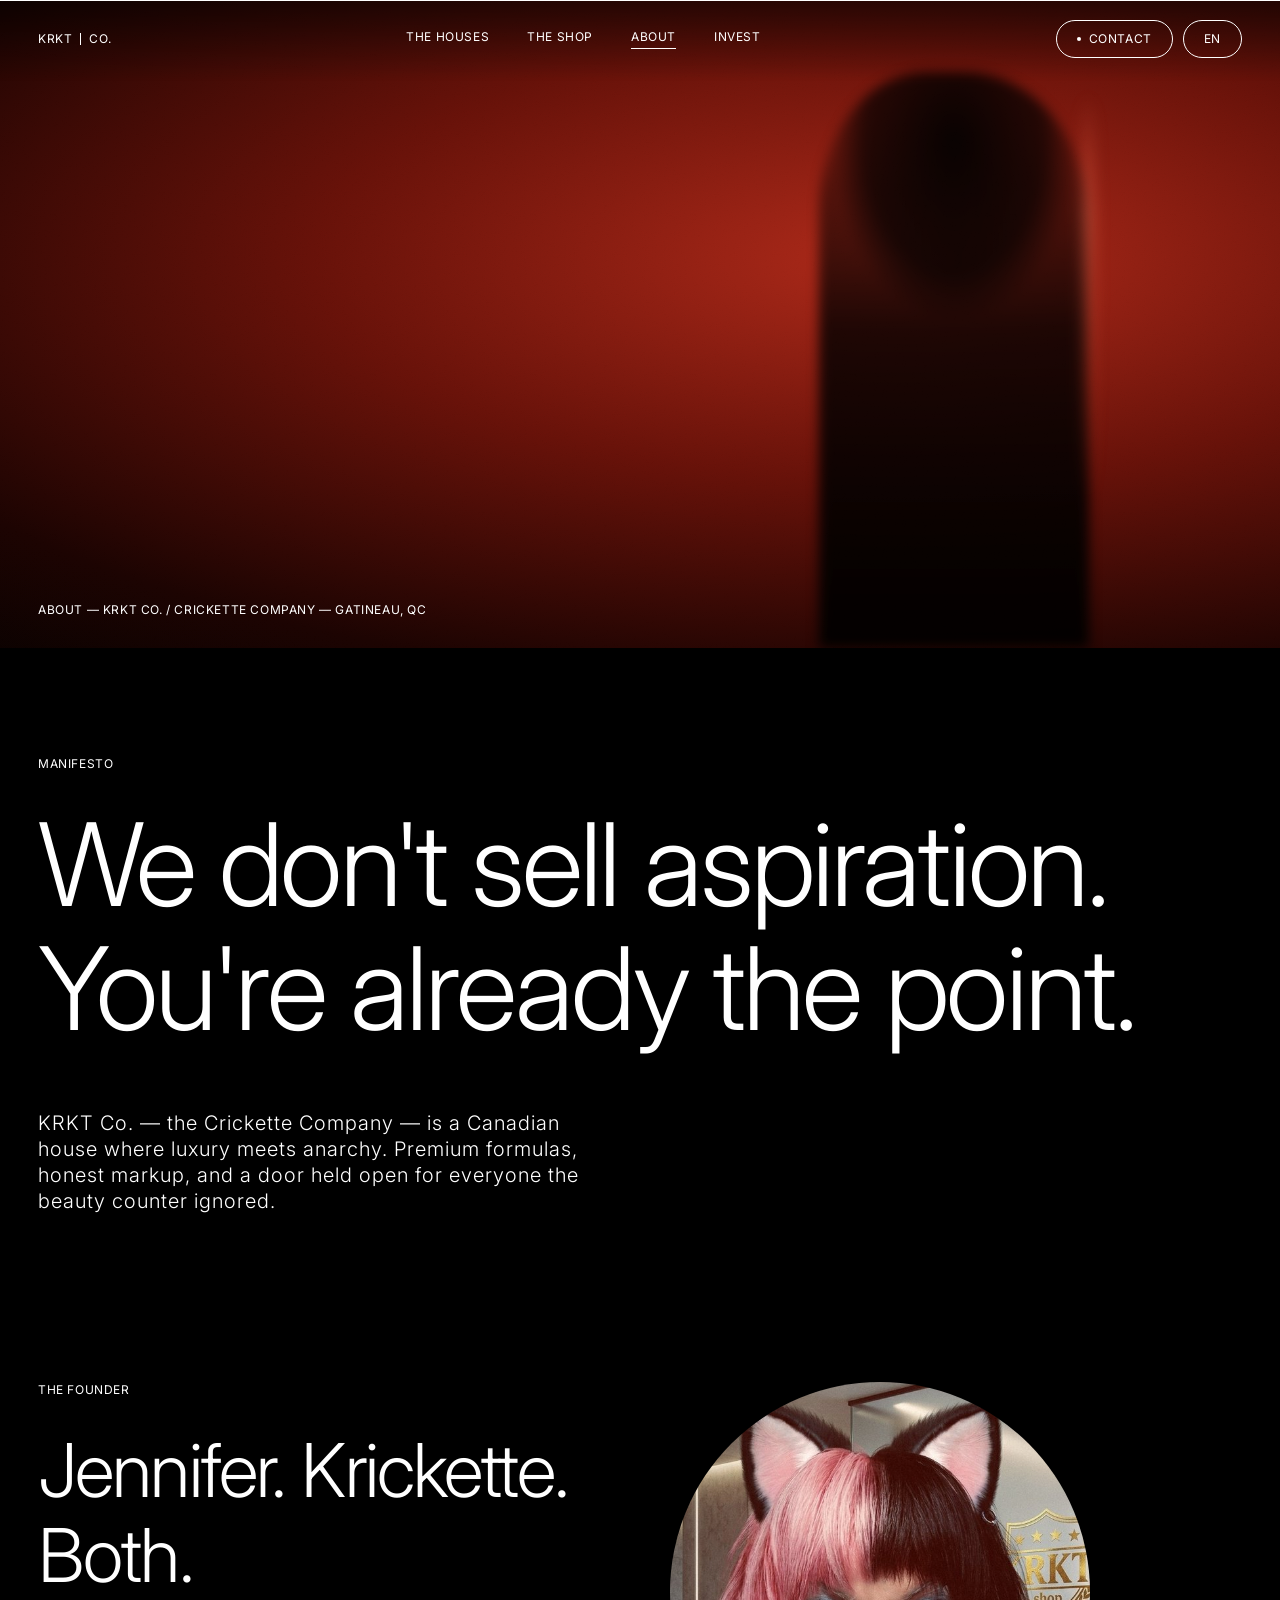
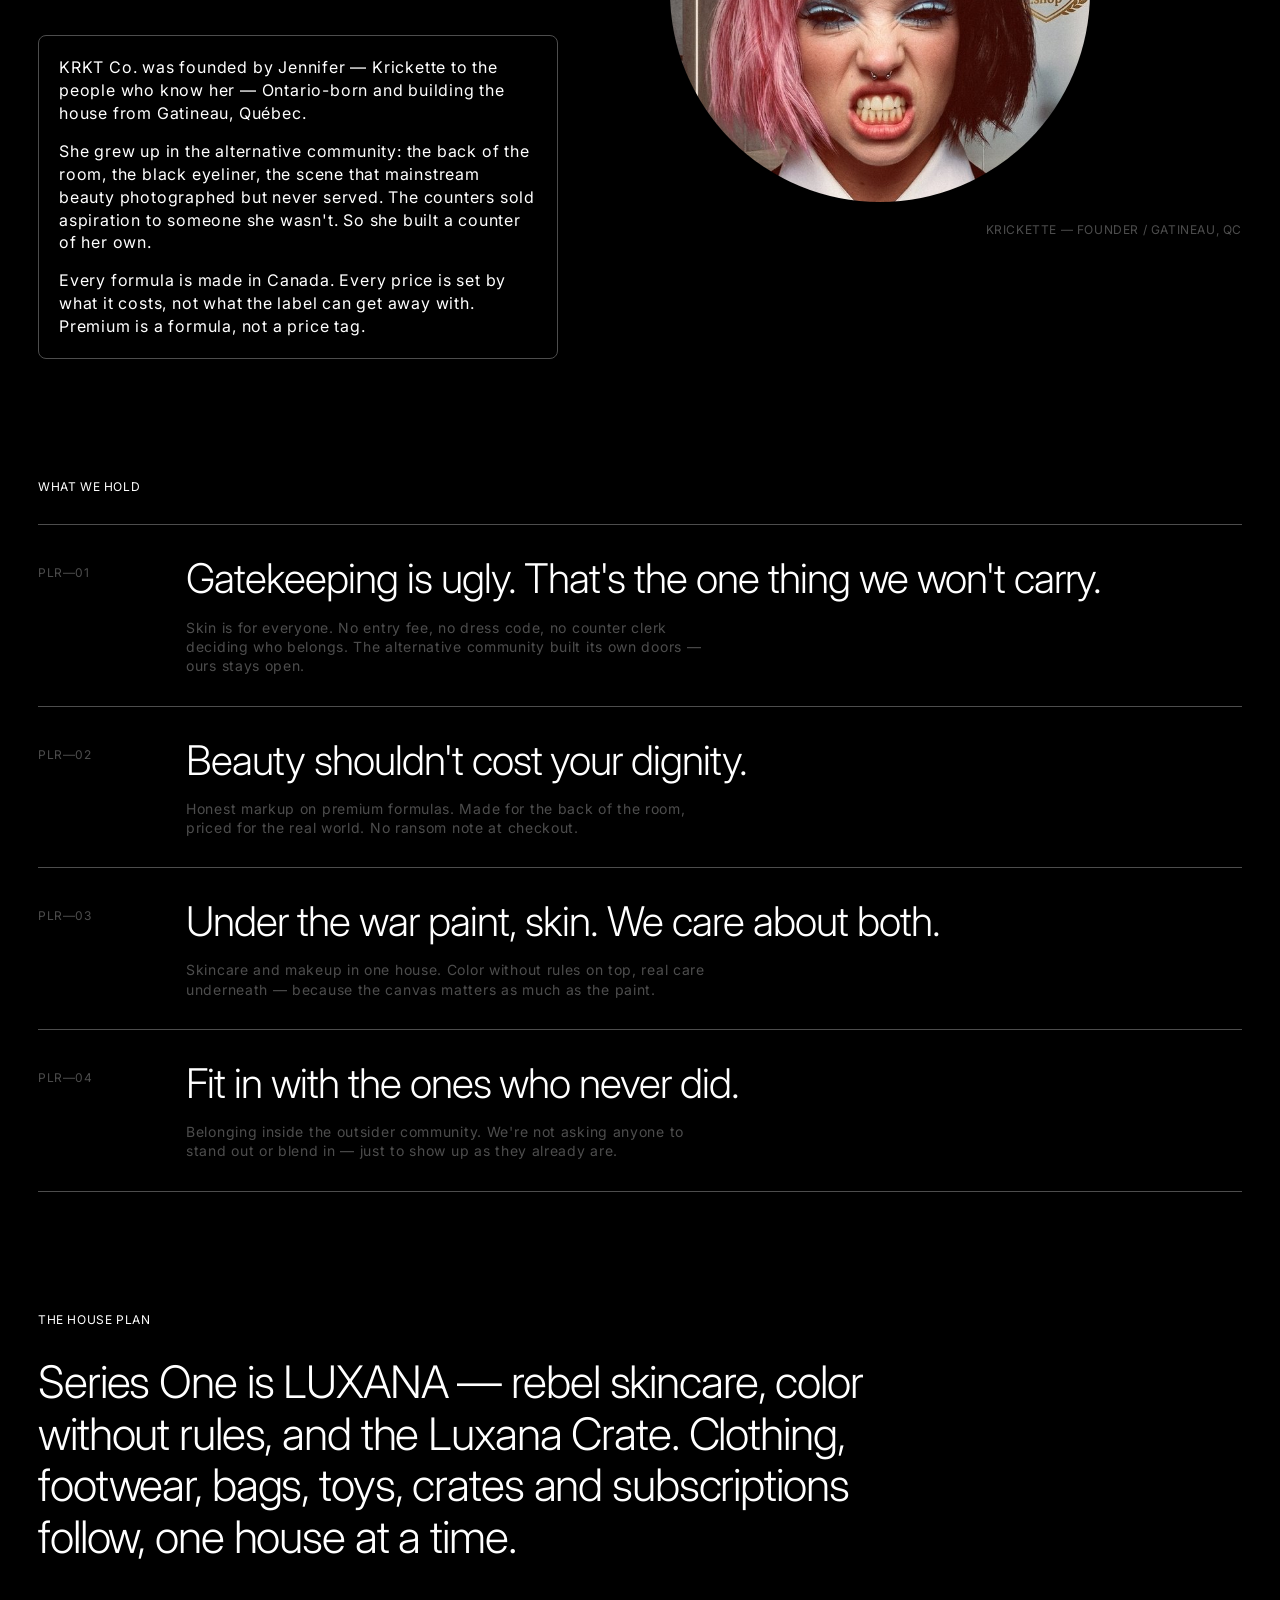
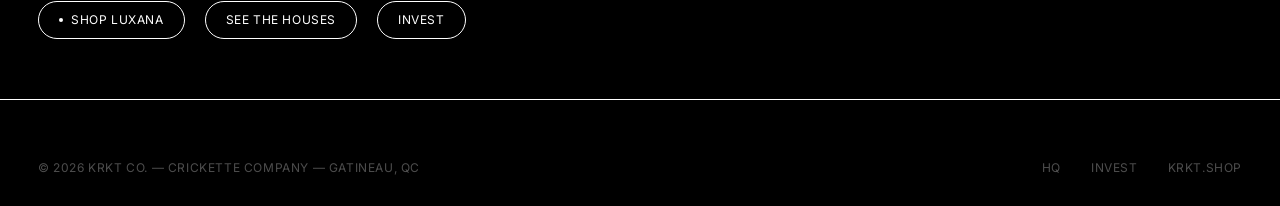
==== krkt-co-about_1.html @ f0b45118 "Add files via upload" ====
<!DOCTYPE html>
<html lang="en">
<head>
<meta charset="UTF-8">
<meta name="viewport" content="width=device-width, initial-scale=1.0">
<title>About — KRKT Co.</title>
<meta name="description" content="KRKT Co. — Crickette Company. Luxury meets anarchy. Founded by Jennifer 'Krickette' in Gatineau, Québec. Beauty shouldn't cost your dignity.">
<link rel="preconnect" href="https://fonts.googleapis.com">
<link rel="preconnect" href="https://fonts.gstatic.com" crossorigin>
<link href="https://fonts.googleapis.com/css2?family=Inter:wght@300;400;500;700&display=swap" rel="stylesheet">
<style>
  :root {
    --color-black-void: #000000;
    --color-paper-white: #ffffff;
    --color-smoke: #4d4d4d;
    --color-crimson-heat: #b62b1a;
    --font-saans: 'Saans', 'Inter', ui-sans-serif, system-ui, -apple-system, "Segoe UI", Roboto, sans-serif;
    --w-light: 300; --w-380: 400; --w-570: 500; --w-790: 700;
    --text-caption: 12px; --tracking-caption: 0.6px;
    --text-body: 16px; --text-subheading: 20px;
    --radius-bodies: 8px; --radius-buttons: 70px; --radius-circular: 594px;
    --spacing-20: 20px; --spacing-30: 30px; --spacing-38: 38px;
    --spacing-60: 60px; --spacing-108: 108px;
  }
  * { margin: 0; padding: 0; box-sizing: border-box; }
  html { scroll-behavior: smooth; }
  @media (prefers-reduced-motion: reduce) {
    html { scroll-behavior: auto; }
    *, *::before, *::after { animation: none !important; transition: none !important; }
  }
  body {
    background: var(--color-black-void); color: var(--color-paper-white);
    font-family: var(--font-saans); font-size: var(--text-body);
    font-weight: var(--w-380); line-height: 1.43; letter-spacing: 0.8px;
    -webkit-font-smoothing: antialiased;
  }
  a { color: inherit; text-decoration: none; }
  a:focus-visible, button:focus-visible { outline: 1px solid var(--color-paper-white); outline-offset: 4px; }

  .ui-label {
    font-size: var(--text-caption); font-weight: var(--w-380);
    letter-spacing: var(--tracking-caption); text-transform: uppercase; line-height: 1.3;
  }

  header {
    position: fixed; top: 0; left: 0; right: 0; z-index: 100;
    border-top: 1px solid var(--color-paper-white);
    background: linear-gradient(to bottom, rgba(0,0,0,0.55), rgba(0,0,0,0));
    padding: 19px var(--spacing-38) 23px;
    display: flex; align-items: center; justify-content: space-between; gap: var(--spacing-38);
  }
  .wordmark { display: inline-flex; align-items: center; gap: 8px; }
  .wordmark .bar { width: 1px; height: 12px; background: var(--color-paper-white); display: inline-block; }
  nav.primary { display: flex; gap: var(--spacing-38); }
  nav.primary a { transition: opacity 0.25s ease; }
  nav.primary a:hover { opacity: 0.55; }
  nav.primary a[aria-current="page"] { border-bottom: 1px solid var(--color-paper-white); padding-bottom: 3px; }
  .utility { display: flex; gap: 10px; align-items: center; }

  .ghost-pill {
    display: inline-flex; align-items: center; gap: 8px;
    border: 1px solid var(--color-paper-white); border-radius: var(--radius-buttons);
    background: transparent; color: var(--color-paper-white);
    padding: 10px 20px; cursor: pointer; font-family: var(--font-saans);
    transition: opacity 0.25s ease;
  }
  .ghost-pill:hover { opacity: 0.6; }
  .ghost-pill .dot { width: 4px; height: 4px; border-radius: 50%; background: var(--color-paper-white); }

  .frame {
    position: relative; width: 100vw; overflow: hidden;
    background: radial-gradient(120% 90% at 70% 40%, rgba(182,43,26,0.95) 0%, rgba(120,20,10,0.85) 38%, rgba(28,3,1,0.98) 74%, #000 100%);
  }
  .frame::after {
    content: ""; position: absolute; inset: 0;
    background-image: url("data:image/svg+xml,%3Csvg xmlns='http://www.w3.org/2000/svg' width='160' height='160'%3E%3Cfilter id='n'%3E%3CfeTurbulence type='fractalNoise' baseFrequency='0.9' numOctaves='2'/%3E%3CfeColorMatrix type='saturate' values='0'/%3E%3C/filter%3E%3Crect width='160' height='160' filter='url(%23n)' opacity='0.5'/%3E%3C/svg%3E");
    opacity: 0.10; mix-blend-mode: overlay; pointer-events: none;
  }
  .frame--band { height: 72vh; }
  .figure {
    position: absolute; left: 64%; bottom: 0; width: 30vh; height: 64vh;
    background:
      radial-gradient(60% 42% at 50% 12%, rgba(0,0,0,0.92) 0%, rgba(0,0,0,0.65) 55%, transparent 75%),
      linear-gradient(to top, rgba(0,0,0,0.95) 0%, rgba(0,0,0,0.8) 55%, rgba(0,0,0,0.45) 80%, transparent 100%);
    border-radius: 40% 46% 0 0 / 24% 26% 0 0; filter: blur(6px);
  }
  .figure::before {
    content: ""; position: absolute; top: 4%; right: -4px; width: 10px; height: 70%;
    background: linear-gradient(to bottom, transparent, rgba(255,120,90,0.5) 30%, rgba(255,80,50,0.28) 70%, transparent);
    filter: blur(5px);
  }
  .frame .frame-label { position: absolute; left: var(--spacing-38); bottom: var(--spacing-30); }

  .strip { padding: var(--spacing-108) var(--spacing-38); background: var(--color-black-void); }
  .strip--tight { padding-top: var(--spacing-60); padding-bottom: var(--spacing-60); }
  .eyebrow { display: block; margin-bottom: var(--spacing-30); }

  .display {
    font-size: clamp(52px, 9vw, 130px); font-weight: var(--w-light);
    line-height: 1.08; letter-spacing: -0.025em;
  }
  .heading {
    font-size: clamp(40px, 5.8vw, 79px); font-weight: var(--w-light);
    line-height: 1.14; letter-spacing: -0.025em;
  }
  .heading-sm {
    font-size: clamp(30px, 3.5vw, 47px); font-weight: var(--w-light);
    line-height: 1.15; letter-spacing: -0.025em;
  }
  .lede {
    max-width: 560px; font-size: var(--text-subheading);
    font-weight: var(--w-light); line-height: 1.3; letter-spacing: 1px;
  }

  .split {
    display: grid; grid-template-columns: minmax(0, 1fr) minmax(0, 1fr);
    gap: var(--spacing-60); align-items: start;
  }
  .body-card {
    border: 1px solid var(--color-smoke); border-radius: var(--radius-bodies);
    padding: var(--spacing-20); max-width: 520px;
  }
  .body-card p + p { margin-top: 15px; }

  .circle-frame {
    width: min(42vw, 420px); aspect-ratio: 1; border-radius: var(--radius-circular);
    overflow: hidden; position: relative; justify-self: end;
    background: radial-gradient(90% 90% at 32% 30%, rgba(182,43,26,0.95) 0%, rgba(90,14,7,0.9) 55%, #000 100%);
  }
  .circle-frame::after {
    content: ""; position: absolute; inset: 0;
    background-image: url("data:image/svg+xml,%3Csvg xmlns='http://www.w3.org/2000/svg' width='160' height='160'%3E%3Cfilter id='n'%3E%3CfeTurbulence type='fractalNoise' baseFrequency='0.9' numOctaves='2'/%3E%3CfeColorMatrix type='saturate' values='0'/%3E%3C/filter%3E%3Crect width='160' height='160' filter='url(%23n)' opacity='0.5'/%3E%3C/svg%3E");
    opacity: 0.12; mix-blend-mode: overlay;
  }
  .circle-frame img { width: 100%; height: 100%; object-fit: cover; display: block; }
  .circle-caption { margin-top: var(--spacing-20); text-align: right; color: var(--color-smoke); }

  /* Pillar ledger */
  .pillar-index { border-top: 1px solid var(--color-smoke); }
  .pillar-row {
    display: grid; grid-template-columns: 110px 1fr; gap: var(--spacing-38);
    padding: var(--spacing-30) 0; border-bottom: 1px solid var(--color-smoke);
    transition: border-color 0.3s ease;
  }
  .pillar-row:hover { border-color: var(--color-paper-white); }
  .pillar-code { color: var(--color-smoke); padding-top: 10px; }
  .pillar-line {
    font-size: clamp(26px, 3.2vw, 47px); font-weight: var(--w-light);
    line-height: 1.15; letter-spacing: -0.025em;
  }
  .pillar-note { margin-top: 15px; max-width: 520px; color: var(--color-smoke); font-size: 14px; letter-spacing: 0.7px; line-height: 1.38; }

  .cta-row { display: flex; gap: var(--spacing-20); flex-wrap: wrap; margin-top: var(--spacing-38); }

  footer { border-top: 1px solid var(--color-paper-white); padding: var(--spacing-60) var(--spacing-38) var(--spacing-30); }
  .foot-base {
    display: flex; justify-content: space-between; align-items: center; gap: var(--spacing-20);
    color: var(--color-smoke); flex-wrap: wrap;
  }
  .foot-base a { transition: opacity 0.25s ease; }
  .foot-base a:hover { opacity: 0.55; }

  .reveal { opacity: 0; transform: translateY(24px); transition: opacity 0.9s ease, transform 0.9s ease; }
  .reveal.in { opacity: 1; transform: none; }

  @media (max-width: 900px) {
    header { padding: 15px 20px 19px; }
    nav.primary { display: none; }
    .strip { padding: var(--spacing-60) var(--spacing-20); }
    .split { grid-template-columns: 1fr; }
    .circle-frame { justify-self: start; width: min(70vw, 340px); }
    .circle-caption { text-align: left; }
    .pillar-row { grid-template-columns: 1fr; gap: 10px; }
    footer { padding-left: 20px; padding-right: 20px; }
    .figure { left: 55%; }
  }
</style>
</head>
<body>

<header>
  <a class="wordmark ui-label" href="krkt-co-hq.html" aria-label="KRKT Co. home">
    KRKT <span class="bar" aria-hidden="true"></span> CO.
  </a>
  <nav class="primary ui-label" aria-label="Primary">
    <a href="krkt-co-hq.html#houses">THE HOUSES</a>
    <a href="https://www.krkt.shop" target="_blank" rel="noopener">THE SHOP</a>
    <a href="krkt-co-about.html" aria-current="page">ABOUT</a>
    <a href="krkt-co-invest.html">INVEST</a>
  </nav>
  <div class="utility">
    <a class="ghost-pill ui-label" href="https://www.krkt.shop/pages/contact" target="_blank" rel="noopener">
      <span class="dot" aria-hidden="true"></span> CONTACT
    </a>
    <button class="ghost-pill ui-label" type="button">EN</button>
  </div>
</header>

<!-- Editorial frame -->
<section class="frame frame--band" aria-label="About editorial frame">
  <div class="figure" aria-hidden="true"></div>
  <span class="frame-label ui-label">ABOUT — KRKT CO. / CRICKETTE COMPANY — GATINEAU, QC</span>
</section>

<!-- Thesis -->
<section class="strip">
  <span class="eyebrow ui-label reveal">MANIFESTO</span>
  <h1 class="display reveal">We don't sell aspiration. You're already the point.</h1>
  <div style="height: 60px;"></div>
  <p class="lede reveal">KRKT Co. — the Crickette Company — is a Canadian house where luxury meets anarchy. Premium formulas, honest markup, and a door held open for everyone the beauty counter ignored.</p>
</section>

<!-- Founder -->
<section class="strip strip--tight">
  <div class="split">
    <div>
      <span class="eyebrow ui-label reveal">THE FOUNDER</span>
      <h2 class="heading reveal">Jennifer. Krickette. Both.</h2>
      <div class="body-card reveal" style="margin-top: 38px;">
        <p>KRKT Co. was founded by Jennifer — Krickette to the people who know her — Ontario-born and building the house from Gatineau, Québec.</p>
        <p>She grew up in the alternative community: the back of the room, the black eyeliner, the scene that mainstream beauty photographed but never served. The counters sold aspiration to someone she wasn't. So she built a counter of her own.</p>
        <p>Every formula is made in Canada. Every price is set by what it costs, not what the label can get away with. Premium is a formula, not a price tag.</p>
      </div>
    </div>
    <div>
      <div class="circle-frame reveal"><img src="[data-uri]" alt="Krickette — founder portrait, crimson editorial treatment"></div>
      <p class="circle-caption ui-label reveal">KRICKETTE — FOUNDER / GATINEAU, QC</p>
    </div>
  </div>
</section>

<!-- Pillars ledger -->
<section class="strip strip--tight">
  <span class="eyebrow ui-label reveal">WHAT WE HOLD</span>
  <div class="pillar-index reveal">

    <div class="pillar-row">
      <span class="pillar-code ui-label">PLR—01</span>
      <div>
        <p class="pillar-line">Gatekeeping is ugly. That's the one thing we won't carry.</p>
        <p class="pillar-note">Skin is for everyone. No entry fee, no dress code, no counter clerk deciding who belongs. The alternative community built its own doors — ours stays open.</p>
      </div>
    </div>

    <div class="pillar-row">
      <span class="pillar-code ui-label">PLR—02</span>
      <div>
        <p class="pillar-line">Beauty shouldn't cost your dignity.</p>
        <p class="pillar-note">Honest markup on premium formulas. Made for the back of the room, priced for the real world. No ransom note at checkout.</p>
      </div>
    </div>

    <div class="pillar-row">
      <span class="pillar-code ui-label">PLR—03</span>
      <div>
        <p class="pillar-line">Under the war paint, skin. We care about both.</p>
        <p class="pillar-note">Skincare and makeup in one house. Color without rules on top, real care underneath — because the canvas matters as much as the paint.</p>
      </div>
    </div>

    <div class="pillar-row">
      <span class="pillar-code ui-label">PLR—04</span>
      <div>
        <p class="pillar-line">Fit in with the ones who never did.</p>
        <p class="pillar-note">Belonging inside the outsider community. We're not asking anyone to stand out or blend in — just to show up as they already are.</p>
      </div>
    </div>

  </div>
</section>

<!-- Where it goes -->
<section class="strip strip--tight">
  <span class="eyebrow ui-label reveal">THE HOUSE PLAN</span>
  <h2 class="heading-sm reveal" style="max-width: 900px;">Series One is LUXANA — rebel skincare, color without rules, and the Luxana Crate. Clothing, footwear, bags, toys, crates and subscriptions follow, one house at a time.</h2>
  <div class="cta-row reveal">
    <a class="ghost-pill ui-label" href="https://www.krkt.shop" target="_blank" rel="noopener"><span class="dot" aria-hidden="true"></span> SHOP LUXANA</a>
    <a class="ghost-pill ui-label" href="krkt-co-hq.html#houses">SEE THE HOUSES</a>
    <a class="ghost-pill ui-label" href="krkt-co-invest.html">INVEST</a>
  </div>
</section>

<footer>
  <div class="foot-base ui-label">
    <span>© 2026 KRKT CO. — CRICKETTE COMPANY — GATINEAU, QC</span>
    <span style="display: inline-flex; gap: 30px;">
      <a href="krkt-co-hq.html">HQ</a>
      <a href="krkt-co-invest.html">INVEST</a>
      <a href="https://www.krkt.shop" target="_blank" rel="noopener">KRKT.SHOP</a>
    </span>
  </div>
</footer>

<script>
  const io = new IntersectionObserver((entries) => {
    entries.forEach(e => { if (e.isIntersecting) { e.target.classList.add('in'); io.unobserve(e.target); } });
  }, { threshold: 0.15 });
  document.querySelectorAll('.reveal').forEach(el => io.observe(el));
</script>

</body>
</html>
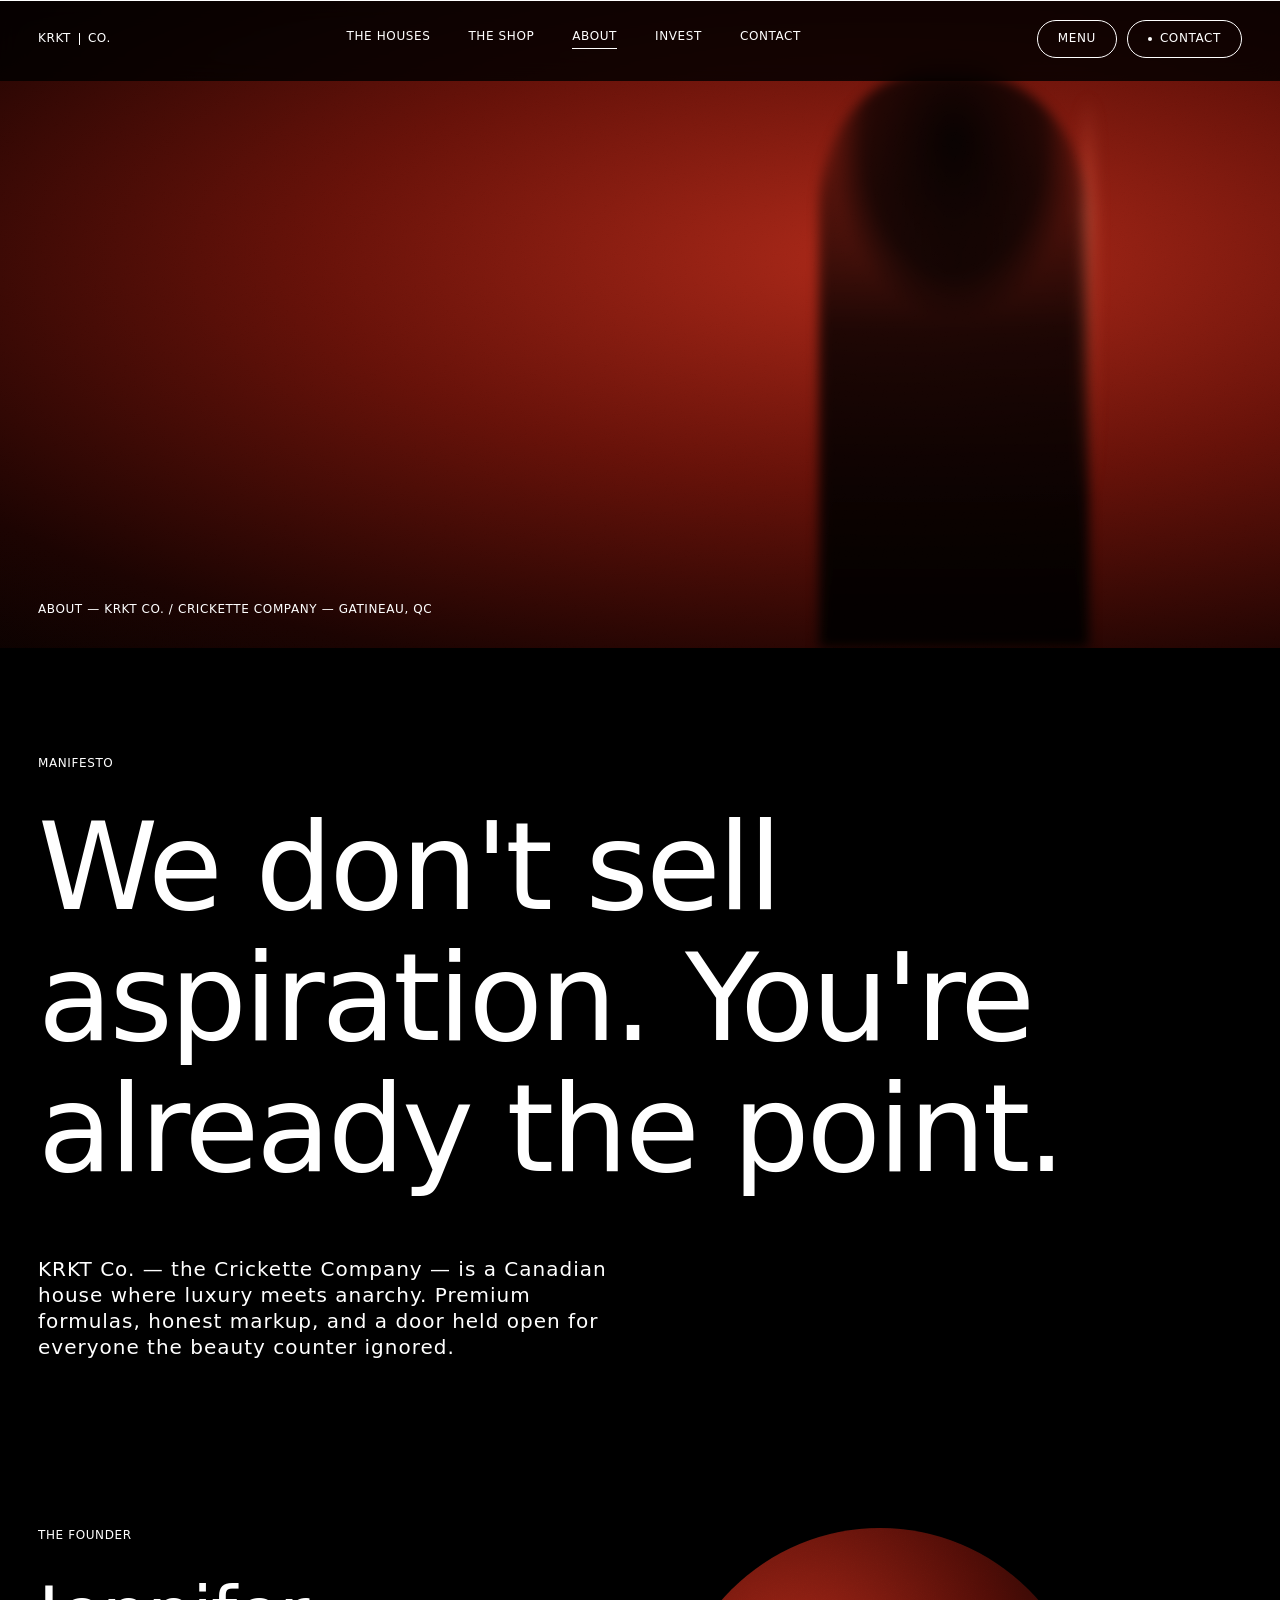
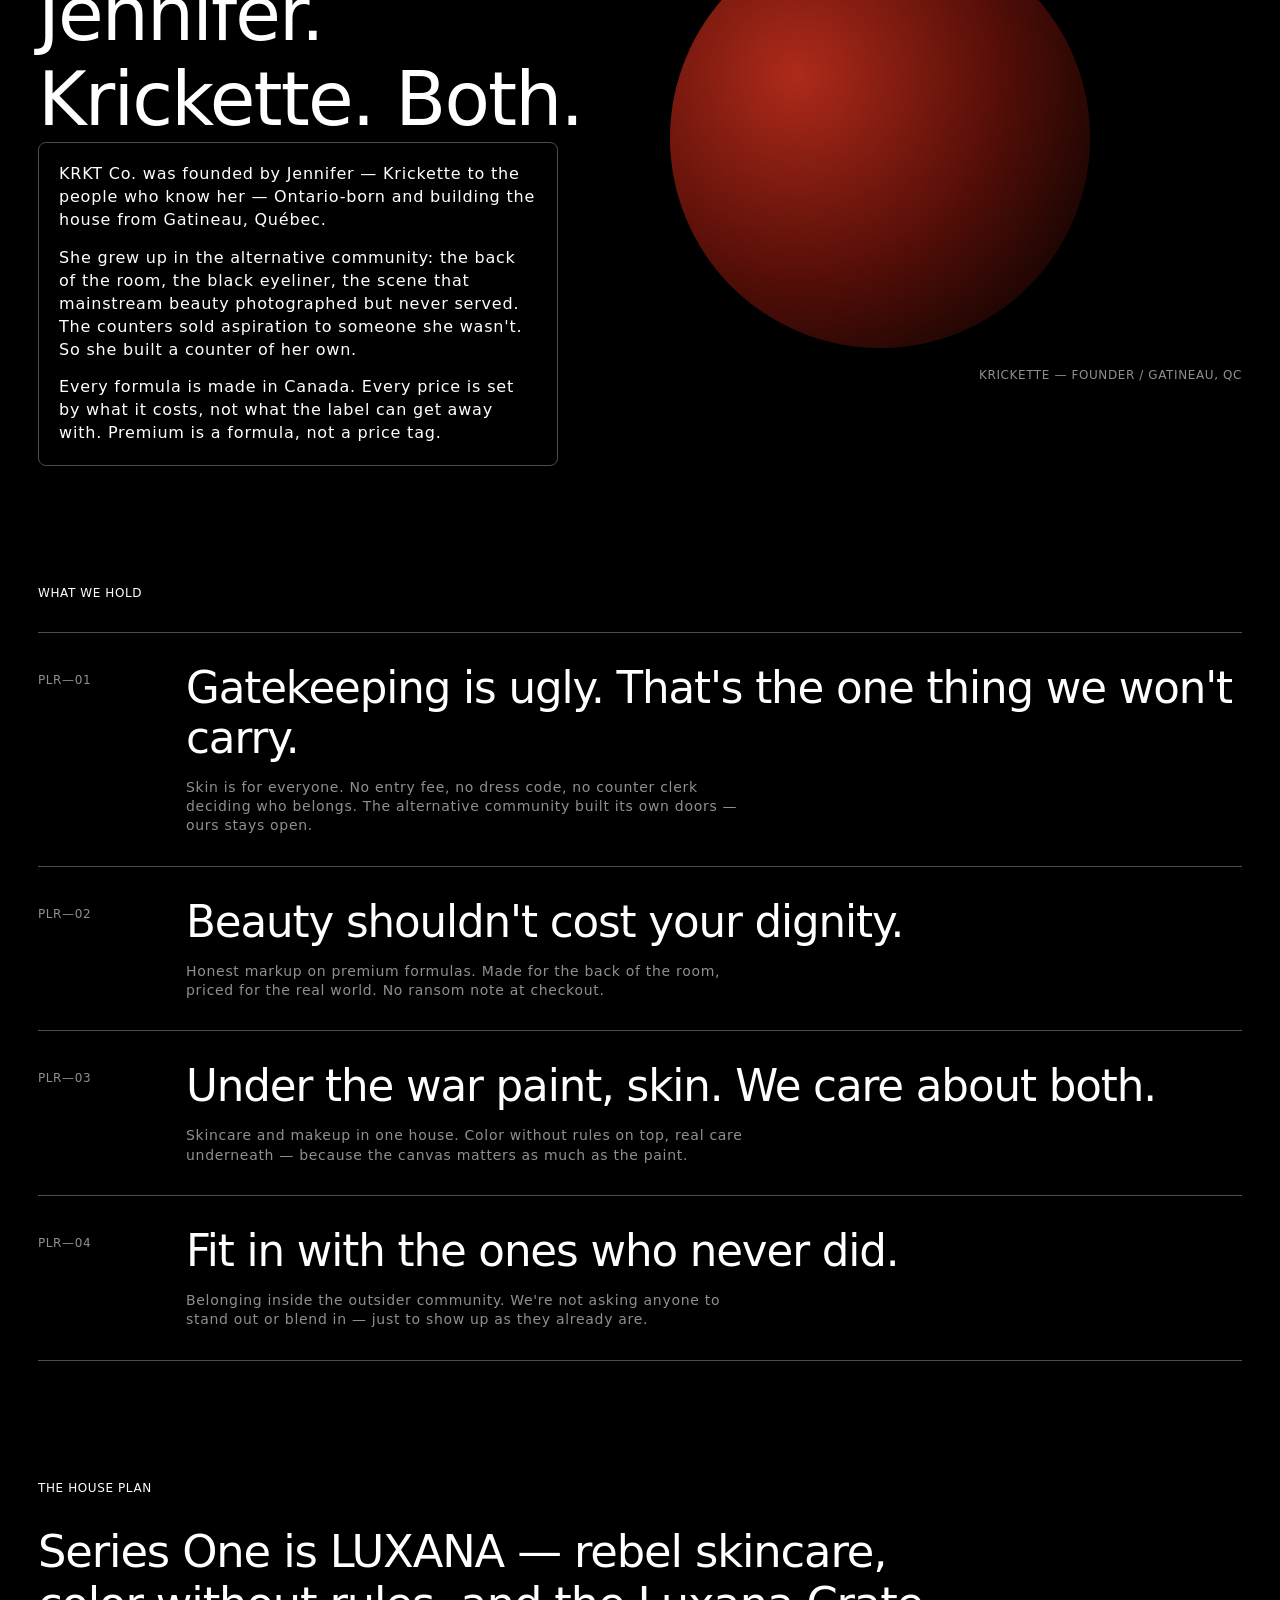
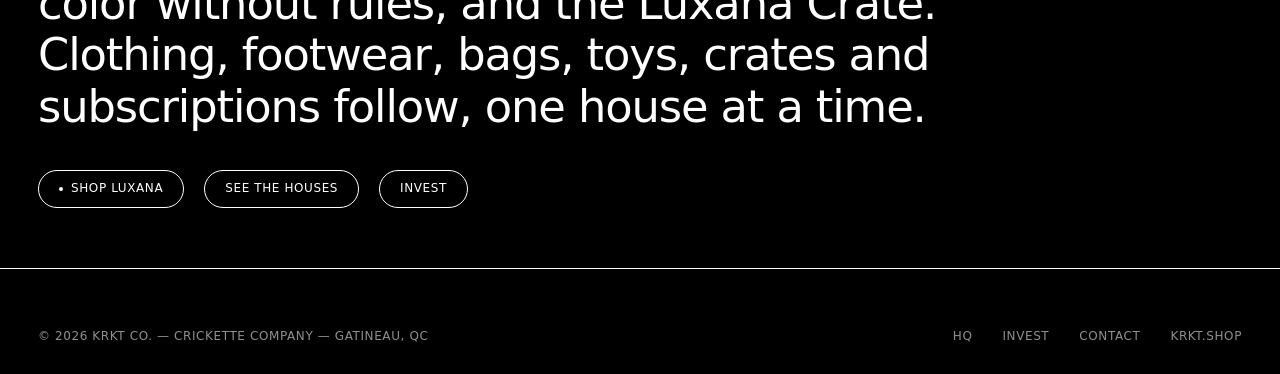
==== commit d81665d7: "Fix site structure, navigation, forms and accessibility - add index.html so the Pages root stops 404" ====
--- a/krkt-co-about_1.html
+++ b/krkt-co-about_1.html
@@ -2,301 +2,12 @@
 <html lang="en">
 <head>
 <meta charset="UTF-8">
-<meta name="viewport" content="width=device-width, initial-scale=1.0">
-<title>About — KRKT Co.</title>
-<meta name="description" content="KRKT Co. — Crickette Company. Luxury meets anarchy. Founded by Jennifer 'Krickette' in Gatineau, Québec. Beauty shouldn't cost your dignity.">
-<link rel="preconnect" href="https://fonts.googleapis.com">
-<link rel="preconnect" href="https://fonts.gstatic.com" crossorigin>
-<link href="https://fonts.googleapis.com/css2?family=Inter:wght@300;400;500;700&display=swap" rel="stylesheet">
-<style>
-  :root {
-    --color-black-void: #000000;
-    --color-paper-white: #ffffff;
-    --color-smoke: #4d4d4d;
-    --color-crimson-heat: #b62b1a;
-    --font-saans: 'Saans', 'Inter', ui-sans-serif, system-ui, -apple-system, "Segoe UI", Roboto, sans-serif;
-    --w-light: 300; --w-380: 400; --w-570: 500; --w-790: 700;
-    --text-caption: 12px; --tracking-caption: 0.6px;
-    --text-body: 16px; --text-subheading: 20px;
-    --radius-bodies: 8px; --radius-buttons: 70px; --radius-circular: 594px;
-    --spacing-20: 20px; --spacing-30: 30px; --spacing-38: 38px;
-    --spacing-60: 60px; --spacing-108: 108px;
-  }
-  * { margin: 0; padding: 0; box-sizing: border-box; }
-  html { scroll-behavior: smooth; }
-  @media (prefers-reduced-motion: reduce) {
-    html { scroll-behavior: auto; }
-    *, *::before, *::after { animation: none !important; transition: none !important; }
-  }
-  body {
-    background: var(--color-black-void); color: var(--color-paper-white);
-    font-family: var(--font-saans); font-size: var(--text-body);
-    font-weight: var(--w-380); line-height: 1.43; letter-spacing: 0.8px;
-    -webkit-font-smoothing: antialiased;
-  }
-  a { color: inherit; text-decoration: none; }
-  a:focus-visible, button:focus-visible { outline: 1px solid var(--color-paper-white); outline-offset: 4px; }
-
-  .ui-label {
-    font-size: var(--text-caption); font-weight: var(--w-380);
-    letter-spacing: var(--tracking-caption); text-transform: uppercase; line-height: 1.3;
-  }
-
-  header {
-    position: fixed; top: 0; left: 0; right: 0; z-index: 100;
-    border-top: 1px solid var(--color-paper-white);
-    background: linear-gradient(to bottom, rgba(0,0,0,0.55), rgba(0,0,0,0));
-    padding: 19px var(--spacing-38) 23px;
-    display: flex; align-items: center; justify-content: space-between; gap: var(--spacing-38);
-  }
-  .wordmark { display: inline-flex; align-items: center; gap: 8px; }
-  .wordmark .bar { width: 1px; height: 12px; background: var(--color-paper-white); display: inline-block; }
-  nav.primary { display: flex; gap: var(--spacing-38); }
-  nav.primary a { transition: opacity 0.25s ease; }
-  nav.primary a:hover { opacity: 0.55; }
-  nav.primary a[aria-current="page"] { border-bottom: 1px solid var(--color-paper-white); padding-bottom: 3px; }
-  .utility { display: flex; gap: 10px; align-items: center; }
-
-  .ghost-pill {
-    display: inline-flex; align-items: center; gap: 8px;
-    border: 1px solid var(--color-paper-white); border-radius: var(--radius-buttons);
-    background: transparent; color: var(--color-paper-white);
-    padding: 10px 20px; cursor: pointer; font-family: var(--font-saans);
-    transition: opacity 0.25s ease;
-  }
-  .ghost-pill:hover { opacity: 0.6; }
-  .ghost-pill .dot { width: 4px; height: 4px; border-radius: 50%; background: var(--color-paper-white); }
-
-  .frame {
-    position: relative; width: 100vw; overflow: hidden;
-    background: radial-gradient(120% 90% at 70% 40%, rgba(182,43,26,0.95) 0%, rgba(120,20,10,0.85) 38%, rgba(28,3,1,0.98) 74%, #000 100%);
-  }
-  .frame::after {
-    content: ""; position: absolute; inset: 0;
-    background-image: url("data:image/svg+xml,%3Csvg xmlns='http://www.w3.org/2000/svg' width='160' height='160'%3E%3Cfilter id='n'%3E%3CfeTurbulence type='fractalNoise' baseFrequency='0.9' numOctaves='2'/%3E%3CfeColorMatrix type='saturate' values='0'/%3E%3C/filter%3E%3Crect width='160' height='160' filter='url(%23n)' opacity='0.5'/%3E%3C/svg%3E");
-    opacity: 0.10; mix-blend-mode: overlay; pointer-events: none;
-  }
-  .frame--band { height: 72vh; }
-  .figure {
-    position: absolute; left: 64%; bottom: 0; width: 30vh; height: 64vh;
-    background:
-      radial-gradient(60% 42% at 50% 12%, rgba(0,0,0,0.92) 0%, rgba(0,0,0,0.65) 55%, transparent 75%),
-      linear-gradient(to top, rgba(0,0,0,0.95) 0%, rgba(0,0,0,0.8) 55%, rgba(0,0,0,0.45) 80%, transparent 100%);
-    border-radius: 40% 46% 0 0 / 24% 26% 0 0; filter: blur(6px);
-  }
-  .figure::before {
-    content: ""; position: absolute; top: 4%; right: -4px; width: 10px; height: 70%;
-    background: linear-gradient(to bottom, transparent, rgba(255,120,90,0.5) 30%, rgba(255,80,50,0.28) 70%, transparent);
-    filter: blur(5px);
-  }
-  .frame .frame-label { position: absolute; left: var(--spacing-38); bottom: var(--spacing-30); }
-
-  .strip { padding: var(--spacing-108) var(--spacing-38); background: var(--color-black-void); }
-  .strip--tight { padding-top: var(--spacing-60); padding-bottom: var(--spacing-60); }
-  .eyebrow { display: block; margin-bottom: var(--spacing-30); }
-
-  .display {
-    font-size: clamp(52px, 9vw, 130px); font-weight: var(--w-light);
-    line-height: 1.08; letter-spacing: -0.025em;
-  }
-  .heading {
-    font-size: clamp(40px, 5.8vw, 79px); font-weight: var(--w-light);
-    line-height: 1.14; letter-spacing: -0.025em;
-  }
-  .heading-sm {
-    font-size: clamp(30px, 3.5vw, 47px); font-weight: var(--w-light);
-    line-height: 1.15; letter-spacing: -0.025em;
-  }
-  .lede {
-    max-width: 560px; font-size: var(--text-subheading);
-    font-weight: var(--w-light); line-height: 1.3; letter-spacing: 1px;
-  }
-
-  .split {
-    display: grid; grid-template-columns: minmax(0, 1fr) minmax(0, 1fr);
-    gap: var(--spacing-60); align-items: start;
-  }
-  .body-card {
-    border: 1px solid var(--color-smoke); border-radius: var(--radius-bodies);
-    padding: var(--spacing-20); max-width: 520px;
-  }
-  .body-card p + p { margin-top: 15px; }
-
-  .circle-frame {
-    width: min(42vw, 420px); aspect-ratio: 1; border-radius: var(--radius-circular);
-    overflow: hidden; position: relative; justify-self: end;
-    background: radial-gradient(90% 90% at 32% 30%, rgba(182,43,26,0.95) 0%, rgba(90,14,7,0.9) 55%, #000 100%);
-  }
-  .circle-frame::after {
-    content: ""; position: absolute; inset: 0;
-    background-image: url("data:image/svg+xml,%3Csvg xmlns='http://www.w3.org/2000/svg' width='160' height='160'%3E%3Cfilter id='n'%3E%3CfeTurbulence type='fractalNoise' baseFrequency='0.9' numOctaves='2'/%3E%3CfeColorMatrix type='saturate' values='0'/%3E%3C/filter%3E%3Crect width='160' height='160' filter='url(%23n)' opacity='0.5'/%3E%3C/svg%3E");
-    opacity: 0.12; mix-blend-mode: overlay;
-  }
-  .circle-frame img { width: 100%; height: 100%; object-fit: cover; display: block; }
-  .circle-caption { margin-top: var(--spacing-20); text-align: right; color: var(--color-smoke); }
-
-  /* Pillar ledger */
-  .pillar-index { border-top: 1px solid var(--color-smoke); }
-  .pillar-row {
-    display: grid; grid-template-columns: 110px 1fr; gap: var(--spacing-38);
-    padding: var(--spacing-30) 0; border-bottom: 1px solid var(--color-smoke);
-    transition: border-color 0.3s ease;
-  }
-  .pillar-row:hover { border-color: var(--color-paper-white); }
-  .pillar-code { color: var(--color-smoke); padding-top: 10px; }
-  .pillar-line {
-    font-size: clamp(26px, 3.2vw, 47px); font-weight: var(--w-light);
-    line-height: 1.15; letter-spacing: -0.025em;
-  }
-  .pillar-note { margin-top: 15px; max-width: 520px; color: var(--color-smoke); font-size: 14px; letter-spacing: 0.7px; line-height: 1.38; }
-
-  .cta-row { display: flex; gap: var(--spacing-20); flex-wrap: wrap; margin-top: var(--spacing-38); }
-
-  footer { border-top: 1px solid var(--color-paper-white); padding: var(--spacing-60) var(--spacing-38) var(--spacing-30); }
-  .foot-base {
-    display: flex; justify-content: space-between; align-items: center; gap: var(--spacing-20);
-    color: var(--color-smoke); flex-wrap: wrap;
-  }
-  .foot-base a { transition: opacity 0.25s ease; }
-  .foot-base a:hover { opacity: 0.55; }
-
-  .reveal { opacity: 0; transform: translateY(24px); transition: opacity 0.9s ease, transform 0.9s ease; }
-  .reveal.in { opacity: 1; transform: none; }
-
-  @media (max-width: 900px) {
-    header { padding: 15px 20px 19px; }
-    nav.primary { display: none; }
-    .strip { padding: var(--spacing-60) var(--spacing-20); }
-    .split { grid-template-columns: 1fr; }
-    .circle-frame { justify-self: start; width: min(70vw, 340px); }
-    .circle-caption { text-align: left; }
-    .pillar-row { grid-template-columns: 1fr; gap: 10px; }
-    footer { padding-left: 20px; padding-right: 20px; }
-    .figure { left: 55%; }
-  }
-</style>
+<title>Moved — KRKT Co.</title>
+<meta name="robots" content="noindex">
+<link rel="canonical" href="https://phr0zt.github.io/krkt-co-site/about.html">
+<meta http-equiv="refresh" content="0; url=about.html">
 </head>
-<body>
-
-<header>
-  <a class="wordmark ui-label" href="krkt-co-hq.html" aria-label="KRKT Co. home">
-    KRKT <span class="bar" aria-hidden="true"></span> CO.
-  </a>
-  <nav class="primary ui-label" aria-label="Primary">
-    <a href="krkt-co-hq.html#houses">THE HOUSES</a>
-    <a href="https://www.krkt.shop" target="_blank" rel="noopener">THE SHOP</a>
-    <a href="krkt-co-about.html" aria-current="page">ABOUT</a>
-    <a href="krkt-co-invest.html">INVEST</a>
-  </nav>
-  <div class="utility">
-    <a class="ghost-pill ui-label" href="https://www.krkt.shop/pages/contact" target="_blank" rel="noopener">
-      <span class="dot" aria-hidden="true"></span> CONTACT
-    </a>
-    <button class="ghost-pill ui-label" type="button">EN</button>
-  </div>
-</header>
-
-<!-- Editorial frame -->
-<section class="frame frame--band" aria-label="About editorial frame">
-  <div class="figure" aria-hidden="true"></div>
-  <span class="frame-label ui-label">ABOUT — KRKT CO. / CRICKETTE COMPANY — GATINEAU, QC</span>
-</section>
-
-<!-- Thesis -->
-<section class="strip">
-  <span class="eyebrow ui-label reveal">MANIFESTO</span>
-  <h1 class="display reveal">We don't sell aspiration. You're already the point.</h1>
-  <div style="height: 60px;"></div>
-  <p class="lede reveal">KRKT Co. — the Crickette Company — is a Canadian house where luxury meets anarchy. Premium formulas, honest markup, and a door held open for everyone the beauty counter ignored.</p>
-</section>
-
-<!-- Founder -->
-<section class="strip strip--tight">
-  <div class="split">
-    <div>
-      <span class="eyebrow ui-label reveal">THE FOUNDER</span>
-      <h2 class="heading reveal">Jennifer. Krickette. Both.</h2>
-      <div class="body-card reveal" style="margin-top: 38px;">
-        <p>KRKT Co. was founded by Jennifer — Krickette to the people who know her — Ontario-born and building the house from Gatineau, Québec.</p>
-        <p>She grew up in the alternative community: the back of the room, the black eyeliner, the scene that mainstream beauty photographed but never served. The counters sold aspiration to someone she wasn't. So she built a counter of her own.</p>
-        <p>Every formula is made in Canada. Every price is set by what it costs, not what the label can get away with. Premium is a formula, not a price tag.</p>
-      </div>
-    </div>
-    <div>
-      <div class="circle-frame reveal"><img src="[data-uri]" alt="Krickette — founder portrait, crimson editorial treatment"></div>
-      <p class="circle-caption ui-label reveal">KRICKETTE — FOUNDER / GATINEAU, QC</p>
-    </div>
-  </div>
-</section>
-
-<!-- Pillars ledger -->
-<section class="strip strip--tight">
-  <span class="eyebrow ui-label reveal">WHAT WE HOLD</span>
-  <div class="pillar-index reveal">
-
-    <div class="pillar-row">
-      <span class="pillar-code ui-label">PLR—01</span>
-      <div>
-        <p class="pillar-line">Gatekeeping is ugly. That's the one thing we won't carry.</p>
-        <p class="pillar-note">Skin is for everyone. No entry fee, no dress code, no counter clerk deciding who belongs. The alternative community built its own doors — ours stays open.</p>
-      </div>
-    </div>
-
-    <div class="pillar-row">
-      <span class="pillar-code ui-label">PLR—02</span>
-      <div>
-        <p class="pillar-line">Beauty shouldn't cost your dignity.</p>
-        <p class="pillar-note">Honest markup on premium formulas. Made for the back of the room, priced for the real world. No ransom note at checkout.</p>
-      </div>
-    </div>
-
-    <div class="pillar-row">
-      <span class="pillar-code ui-label">PLR—03</span>
-      <div>
-        <p class="pillar-line">Under the war paint, skin. We care about both.</p>
-        <p class="pillar-note">Skincare and makeup in one house. Color without rules on top, real care underneath — because the canvas matters as much as the paint.</p>
-      </div>
-    </div>
-
-    <div class="pillar-row">
-      <span class="pillar-code ui-label">PLR—04</span>
-      <div>
-        <p class="pillar-line">Fit in with the ones who never did.</p>
-        <p class="pillar-note">Belonging inside the outsider community. We're not asking anyone to stand out or blend in — just to show up as they already are.</p>
-      </div>
-    </div>
-
-  </div>
-</section>
-
-<!-- Where it goes -->
-<section class="strip strip--tight">
-  <span class="eyebrow ui-label reveal">THE HOUSE PLAN</span>
-  <h2 class="heading-sm reveal" style="max-width: 900px;">Series One is LUXANA — rebel skincare, color without rules, and the Luxana Crate. Clothing, footwear, bags, toys, crates and subscriptions follow, one house at a time.</h2>
-  <div class="cta-row reveal">
-    <a class="ghost-pill ui-label" href="https://www.krkt.shop" target="_blank" rel="noopener"><span class="dot" aria-hidden="true"></span> SHOP LUXANA</a>
-    <a class="ghost-pill ui-label" href="krkt-co-hq.html#houses">SEE THE HOUSES</a>
-    <a class="ghost-pill ui-label" href="krkt-co-invest.html">INVEST</a>
-  </div>
-</section>
-
-<footer>
-  <div class="foot-base ui-label">
-    <span>© 2026 KRKT CO. — CRICKETTE COMPANY — GATINEAU, QC</span>
-    <span style="display: inline-flex; gap: 30px;">
-      <a href="krkt-co-hq.html">HQ</a>
-      <a href="krkt-co-invest.html">INVEST</a>
-      <a href="https://www.krkt.shop" target="_blank" rel="noopener">KRKT.SHOP</a>
-    </span>
-  </div>
-</footer>
-
-<script>
-  const io = new IntersectionObserver((entries) => {
-    entries.forEach(e => { if (e.isIntersecting) { e.target.classList.add('in'); io.unobserve(e.target); } });
-  }, { threshold: 0.15 });
-  document.querySelectorAll('.reveal').forEach(el => io.observe(el));
-</script>
-
+<body style="background:#000;color:#fff;font-family:Inter,sans-serif;padding:40px">
+<p>This page moved to <a style="color:#fff" href="about.html">about.html</a>.</p>
 </body>
 </html>
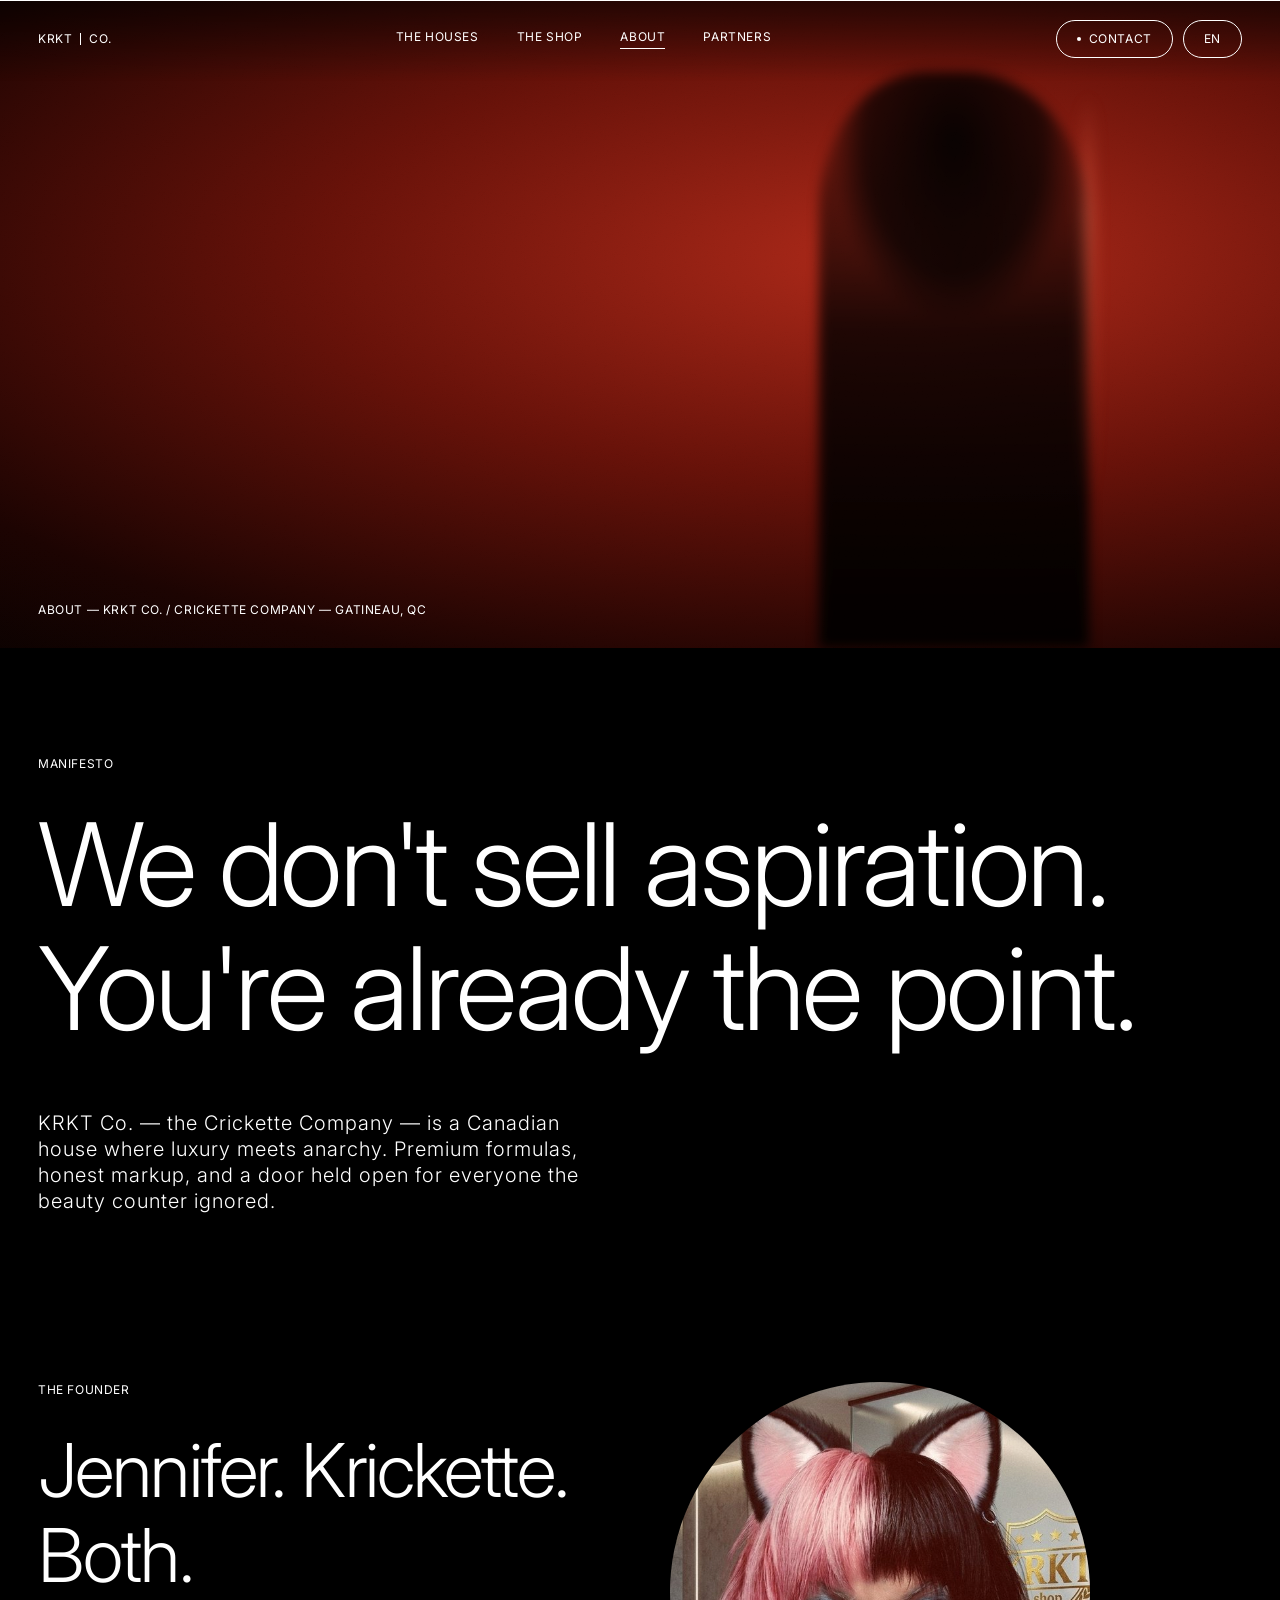
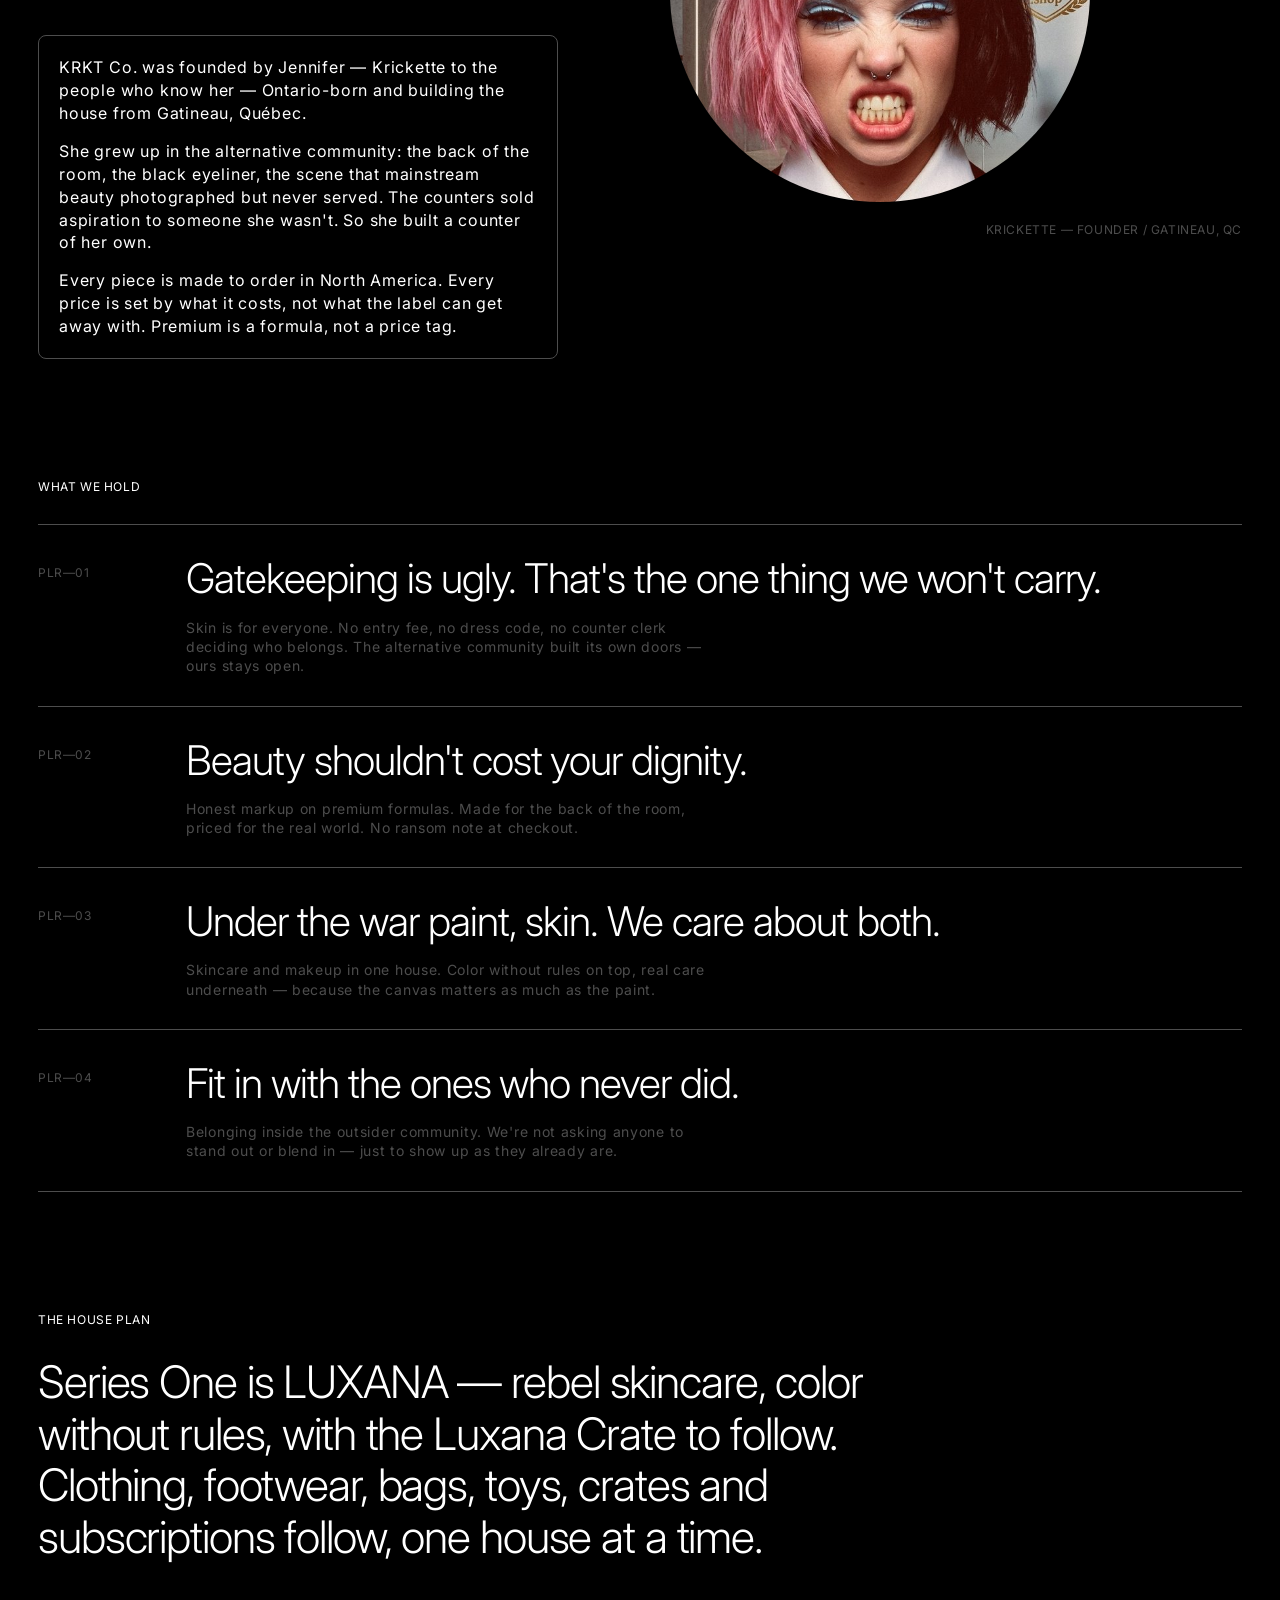
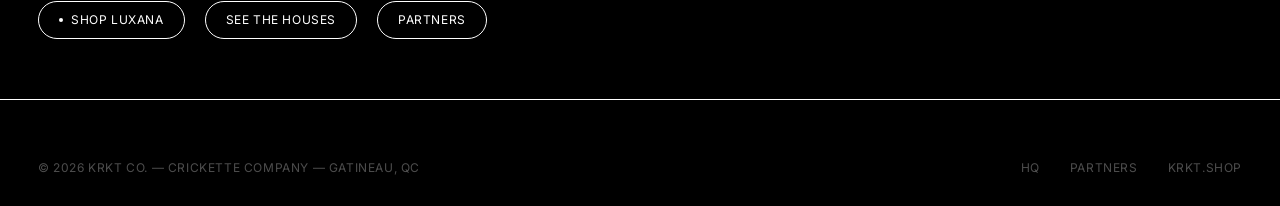
==== commit 695654d8: "Replace investor pitch with partnerships; fix stale claims and emails - invest page becomes a Partne" ====
--- a/krkt-co-about_1.html
+++ b/krkt-co-about_1.html
@@ -2,12 +2,301 @@
 <html lang="en">
 <head>
 <meta charset="UTF-8">
-<title>Moved — KRKT Co.</title>
-<meta name="robots" content="noindex">
-<link rel="canonical" href="https://phr0zt.github.io/krkt-co-site/about.html">
-<meta http-equiv="refresh" content="0; url=about.html">
+<meta name="viewport" content="width=device-width, initial-scale=1.0">
+<title>About — KRKT Co.</title>
+<meta name="description" content="KRKT Co. — Crickette Company. Luxury meets anarchy. Founded by Jennifer 'Krickette' in Gatineau, Québec. Beauty shouldn't cost your dignity.">
+<link rel="preconnect" href="https://fonts.googleapis.com">
+<link rel="preconnect" href="https://fonts.gstatic.com" crossorigin>
+<link href="https://fonts.googleapis.com/css2?family=Inter:wght@300;400;500;700&display=swap" rel="stylesheet">
+<style>
+  :root {
+    --color-black-void: #000000;
+    --color-paper-white: #ffffff;
+    --color-smoke: #4d4d4d;
+    --color-crimson-heat: #b62b1a;
+    --font-saans: 'Saans', 'Inter', ui-sans-serif, system-ui, -apple-system, "Segoe UI", Roboto, sans-serif;
+    --w-light: 300; --w-380: 400; --w-570: 500; --w-790: 700;
+    --text-caption: 12px; --tracking-caption: 0.6px;
+    --text-body: 16px; --text-subheading: 20px;
+    --radius-bodies: 8px; --radius-buttons: 70px; --radius-circular: 594px;
+    --spacing-20: 20px; --spacing-30: 30px; --spacing-38: 38px;
+    --spacing-60: 60px; --spacing-108: 108px;
+  }
+  * { margin: 0; padding: 0; box-sizing: border-box; }
+  html { scroll-behavior: smooth; }
+  @media (prefers-reduced-motion: reduce) {
+    html { scroll-behavior: auto; }
+    *, *::before, *::after { animation: none !important; transition: none !important; }
+  }
+  body {
+    background: var(--color-black-void); color: var(--color-paper-white);
+    font-family: var(--font-saans); font-size: var(--text-body);
+    font-weight: var(--w-380); line-height: 1.43; letter-spacing: 0.8px;
+    -webkit-font-smoothing: antialiased;
+  }
+  a { color: inherit; text-decoration: none; }
+  a:focus-visible, button:focus-visible { outline: 1px solid var(--color-paper-white); outline-offset: 4px; }
+
+  .ui-label {
+    font-size: var(--text-caption); font-weight: var(--w-380);
+    letter-spacing: var(--tracking-caption); text-transform: uppercase; line-height: 1.3;
+  }
+
+  header {
+    position: fixed; top: 0; left: 0; right: 0; z-index: 100;
+    border-top: 1px solid var(--color-paper-white);
+    background: linear-gradient(to bottom, rgba(0,0,0,0.55), rgba(0,0,0,0));
+    padding: 19px var(--spacing-38) 23px;
+    display: flex; align-items: center; justify-content: space-between; gap: var(--spacing-38);
+  }
+  .wordmark { display: inline-flex; align-items: center; gap: 8px; }
+  .wordmark .bar { width: 1px; height: 12px; background: var(--color-paper-white); display: inline-block; }
+  nav.primary { display: flex; gap: var(--spacing-38); }
+  nav.primary a { transition: opacity 0.25s ease; }
+  nav.primary a:hover { opacity: 0.55; }
+  nav.primary a[aria-current="page"] { border-bottom: 1px solid var(--color-paper-white); padding-bottom: 3px; }
+  .utility { display: flex; gap: 10px; align-items: center; }
+
+  .ghost-pill {
+    display: inline-flex; align-items: center; gap: 8px;
+    border: 1px solid var(--color-paper-white); border-radius: var(--radius-buttons);
+    background: transparent; color: var(--color-paper-white);
+    padding: 10px 20px; cursor: pointer; font-family: var(--font-saans);
+    transition: opacity 0.25s ease;
+  }
+  .ghost-pill:hover { opacity: 0.6; }
+  .ghost-pill .dot { width: 4px; height: 4px; border-radius: 50%; background: var(--color-paper-white); }
+
+  .frame {
+    position: relative; width: 100vw; overflow: hidden;
+    background: radial-gradient(120% 90% at 70% 40%, rgba(182,43,26,0.95) 0%, rgba(120,20,10,0.85) 38%, rgba(28,3,1,0.98) 74%, #000 100%);
+  }
+  .frame::after {
+    content: ""; position: absolute; inset: 0;
+    background-image: url("data:image/svg+xml,%3Csvg xmlns='http://www.w3.org/2000/svg' width='160' height='160'%3E%3Cfilter id='n'%3E%3CfeTurbulence type='fractalNoise' baseFrequency='0.9' numOctaves='2'/%3E%3CfeColorMatrix type='saturate' values='0'/%3E%3C/filter%3E%3Crect width='160' height='160' filter='url(%23n)' opacity='0.5'/%3E%3C/svg%3E");
+    opacity: 0.10; mix-blend-mode: overlay; pointer-events: none;
+  }
+  .frame--band { height: 72vh; }
+  .figure {
+    position: absolute; left: 64%; bottom: 0; width: 30vh; height: 64vh;
+    background:
+      radial-gradient(60% 42% at 50% 12%, rgba(0,0,0,0.92) 0%, rgba(0,0,0,0.65) 55%, transparent 75%),
+      linear-gradient(to top, rgba(0,0,0,0.95) 0%, rgba(0,0,0,0.8) 55%, rgba(0,0,0,0.45) 80%, transparent 100%);
+    border-radius: 40% 46% 0 0 / 24% 26% 0 0; filter: blur(6px);
+  }
+  .figure::before {
+    content: ""; position: absolute; top: 4%; right: -4px; width: 10px; height: 70%;
+    background: linear-gradient(to bottom, transparent, rgba(255,120,90,0.5) 30%, rgba(255,80,50,0.28) 70%, transparent);
+    filter: blur(5px);
+  }
+  .frame .frame-label { position: absolute; left: var(--spacing-38); bottom: var(--spacing-30); }
+
+  .strip { padding: var(--spacing-108) var(--spacing-38); background: var(--color-black-void); }
+  .strip--tight { padding-top: var(--spacing-60); padding-bottom: var(--spacing-60); }
+  .eyebrow { display: block; margin-bottom: var(--spacing-30); }
+
+  .display {
+    font-size: clamp(52px, 9vw, 130px); font-weight: var(--w-light);
+    line-height: 1.08; letter-spacing: -0.025em;
+  }
+  .heading {
+    font-size: clamp(40px, 5.8vw, 79px); font-weight: var(--w-light);
+    line-height: 1.14; letter-spacing: -0.025em;
+  }
+  .heading-sm {
+    font-size: clamp(30px, 3.5vw, 47px); font-weight: var(--w-light);
+    line-height: 1.15; letter-spacing: -0.025em;
+  }
+  .lede {
+    max-width: 560px; font-size: var(--text-subheading);
+    font-weight: var(--w-light); line-height: 1.3; letter-spacing: 1px;
+  }
+
+  .split {
+    display: grid; grid-template-columns: minmax(0, 1fr) minmax(0, 1fr);
+    gap: var(--spacing-60); align-items: start;
+  }
+  .body-card {
+    border: 1px solid var(--color-smoke); border-radius: var(--radius-bodies);
+    padding: var(--spacing-20); max-width: 520px;
+  }
+  .body-card p + p { margin-top: 15px; }
+
+  .circle-frame {
+    width: min(42vw, 420px); aspect-ratio: 1; border-radius: var(--radius-circular);
+    overflow: hidden; position: relative; justify-self: end;
+    background: radial-gradient(90% 90% at 32% 30%, rgba(182,43,26,0.95) 0%, rgba(90,14,7,0.9) 55%, #000 100%);
+  }
+  .circle-frame::after {
+    content: ""; position: absolute; inset: 0;
+    background-image: url("data:image/svg+xml,%3Csvg xmlns='http://www.w3.org/2000/svg' width='160' height='160'%3E%3Cfilter id='n'%3E%3CfeTurbulence type='fractalNoise' baseFrequency='0.9' numOctaves='2'/%3E%3CfeColorMatrix type='saturate' values='0'/%3E%3C/filter%3E%3Crect width='160' height='160' filter='url(%23n)' opacity='0.5'/%3E%3C/svg%3E");
+    opacity: 0.12; mix-blend-mode: overlay;
+  }
+  .circle-frame img { width: 100%; height: 100%; object-fit: cover; display: block; }
+  .circle-caption { margin-top: var(--spacing-20); text-align: right; color: var(--color-smoke); }
+
+  /* Pillar ledger */
+  .pillar-index { border-top: 1px solid var(--color-smoke); }
+  .pillar-row {
+    display: grid; grid-template-columns: 110px 1fr; gap: var(--spacing-38);
+    padding: var(--spacing-30) 0; border-bottom: 1px solid var(--color-smoke);
+    transition: border-color 0.3s ease;
+  }
+  .pillar-row:hover { border-color: var(--color-paper-white); }
+  .pillar-code { color: var(--color-smoke); padding-top: 10px; }
+  .pillar-line {
+    font-size: clamp(26px, 3.2vw, 47px); font-weight: var(--w-light);
+    line-height: 1.15; letter-spacing: -0.025em;
+  }
+  .pillar-note { margin-top: 15px; max-width: 520px; color: var(--color-smoke); font-size: 14px; letter-spacing: 0.7px; line-height: 1.38; }
+
+  .cta-row { display: flex; gap: var(--spacing-20); flex-wrap: wrap; margin-top: var(--spacing-38); }
+
+  footer { border-top: 1px solid var(--color-paper-white); padding: var(--spacing-60) var(--spacing-38) var(--spacing-30); }
+  .foot-base {
+    display: flex; justify-content: space-between; align-items: center; gap: var(--spacing-20);
+    color: var(--color-smoke); flex-wrap: wrap;
+  }
+  .foot-base a { transition: opacity 0.25s ease; }
+  .foot-base a:hover { opacity: 0.55; }
+
+  .reveal { opacity: 0; transform: translateY(24px); transition: opacity 0.9s ease, transform 0.9s ease; }
+  .reveal.in { opacity: 1; transform: none; }
+
+  @media (max-width: 900px) {
+    header { padding: 15px 20px 19px; }
+    nav.primary { display: none; }
+    .strip { padding: var(--spacing-60) var(--spacing-20); }
+    .split { grid-template-columns: 1fr; }
+    .circle-frame { justify-self: start; width: min(70vw, 340px); }
+    .circle-caption { text-align: left; }
+    .pillar-row { grid-template-columns: 1fr; gap: 10px; }
+    footer { padding-left: 20px; padding-right: 20px; }
+    .figure { left: 55%; }
+  }
+</style>
 </head>
-<body style="background:#000;color:#fff;font-family:Inter,sans-serif;padding:40px">
-<p>This page moved to <a style="color:#fff" href="about.html">about.html</a>.</p>
+<body>
+
+<header>
+  <a class="wordmark ui-label" href="krkt-co-hq.html" aria-label="KRKT Co. home">
+    KRKT <span class="bar" aria-hidden="true"></span> CO.
+  </a>
+  <nav class="primary ui-label" aria-label="Primary">
+    <a href="krkt-co-hq.html#houses">THE HOUSES</a>
+    <a href="https://www.krkt.shop" target="_blank" rel="noopener">THE SHOP</a>
+    <a href="krkt-co-about.html" aria-current="page">ABOUT</a>
+    <a href="krkt-co-invest.html">PARTNERS</a>
+  </nav>
+  <div class="utility">
+    <a class="ghost-pill ui-label" href="https://www.krkt.shop/pages/contact" target="_blank" rel="noopener">
+      <span class="dot" aria-hidden="true"></span> CONTACT
+    </a>
+    <button class="ghost-pill ui-label" type="button">EN</button>
+  </div>
+</header>
+
+<!-- Editorial frame -->
+<section class="frame frame--band" aria-label="About editorial frame">
+  <div class="figure" aria-hidden="true"></div>
+  <span class="frame-label ui-label">ABOUT — KRKT CO. / CRICKETTE COMPANY — GATINEAU, QC</span>
+</section>
+
+<!-- Thesis -->
+<section class="strip">
+  <span class="eyebrow ui-label reveal">MANIFESTO</span>
+  <h1 class="display reveal">We don't sell aspiration. You're already the point.</h1>
+  <div style="height: 60px;"></div>
+  <p class="lede reveal">KRKT Co. — the Crickette Company — is a Canadian house where luxury meets anarchy. Premium formulas, honest markup, and a door held open for everyone the beauty counter ignored.</p>
+</section>
+
+<!-- Founder -->
+<section class="strip strip--tight">
+  <div class="split">
+    <div>
+      <span class="eyebrow ui-label reveal">THE FOUNDER</span>
+      <h2 class="heading reveal">Jennifer. Krickette. Both.</h2>
+      <div class="body-card reveal" style="margin-top: 38px;">
+        <p>KRKT Co. was founded by Jennifer — Krickette to the people who know her — Ontario-born and building the house from Gatineau, Québec.</p>
+        <p>She grew up in the alternative community: the back of the room, the black eyeliner, the scene that mainstream beauty photographed but never served. The counters sold aspiration to someone she wasn't. So she built a counter of her own.</p>
+        <p>Every piece is made to order in North America. Every price is set by what it costs, not what the label can get away with. Premium is a formula, not a price tag.</p>
+      </div>
+    </div>
+    <div>
+      <div class="circle-frame reveal"><img src="[data-uri]" alt="Krickette — founder portrait, crimson editorial treatment"></div>
+      <p class="circle-caption ui-label reveal">KRICKETTE — FOUNDER / GATINEAU, QC</p>
+    </div>
+  </div>
+</section>
+
+<!-- Pillars ledger -->
+<section class="strip strip--tight">
+  <span class="eyebrow ui-label reveal">WHAT WE HOLD</span>
+  <div class="pillar-index reveal">
+
+    <div class="pillar-row">
+      <span class="pillar-code ui-label">PLR—01</span>
+      <div>
+        <p class="pillar-line">Gatekeeping is ugly. That's the one thing we won't carry.</p>
+        <p class="pillar-note">Skin is for everyone. No entry fee, no dress code, no counter clerk deciding who belongs. The alternative community built its own doors — ours stays open.</p>
+      </div>
+    </div>
+
+    <div class="pillar-row">
+      <span class="pillar-code ui-label">PLR—02</span>
+      <div>
+        <p class="pillar-line">Beauty shouldn't cost your dignity.</p>
+        <p class="pillar-note">Honest markup on premium formulas. Made for the back of the room, priced for the real world. No ransom note at checkout.</p>
+      </div>
+    </div>
+
+    <div class="pillar-row">
+      <span class="pillar-code ui-label">PLR—03</span>
+      <div>
+        <p class="pillar-line">Under the war paint, skin. We care about both.</p>
+        <p class="pillar-note">Skincare and makeup in one house. Color without rules on top, real care underneath — because the canvas matters as much as the paint.</p>
+      </div>
+    </div>
+
+    <div class="pillar-row">
+      <span class="pillar-code ui-label">PLR—04</span>
+      <div>
+        <p class="pillar-line">Fit in with the ones who never did.</p>
+        <p class="pillar-note">Belonging inside the outsider community. We're not asking anyone to stand out or blend in — just to show up as they already are.</p>
+      </div>
+    </div>
+
+  </div>
+</section>
+
+<!-- Where it goes -->
+<section class="strip strip--tight">
+  <span class="eyebrow ui-label reveal">THE HOUSE PLAN</span>
+  <h2 class="heading-sm reveal" style="max-width: 900px;">Series One is LUXANA — rebel skincare, color without rules, with the Luxana Crate to follow. Clothing, footwear, bags, toys, crates and subscriptions follow, one house at a time.</h2>
+  <div class="cta-row reveal">
+    <a class="ghost-pill ui-label" href="https://www.krkt.shop" target="_blank" rel="noopener"><span class="dot" aria-hidden="true"></span> SHOP LUXANA</a>
+    <a class="ghost-pill ui-label" href="krkt-co-hq.html#houses">SEE THE HOUSES</a>
+    <a class="ghost-pill ui-label" href="krkt-co-invest.html">PARTNERS</a>
+  </div>
+</section>
+
+<footer>
+  <div class="foot-base ui-label">
+    <span>© 2026 KRKT CO. — CRICKETTE COMPANY — GATINEAU, QC</span>
+    <span style="display: inline-flex; gap: 30px;">
+      <a href="krkt-co-hq.html">HQ</a>
+      <a href="krkt-co-invest.html">PARTNERS</a>
+      <a href="https://www.krkt.shop" target="_blank" rel="noopener">KRKT.SHOP</a>
+    </span>
+  </div>
+</footer>
+
+<script>
+  const io = new IntersectionObserver((entries) => {
+    entries.forEach(e => { if (e.isIntersecting) { e.target.classList.add('in'); io.unobserve(e.target); } });
+  }, { threshold: 0.15 });
+  document.querySelectorAll('.reveal').forEach(el => io.observe(el));
+</script>
+
 </body>
 </html>
